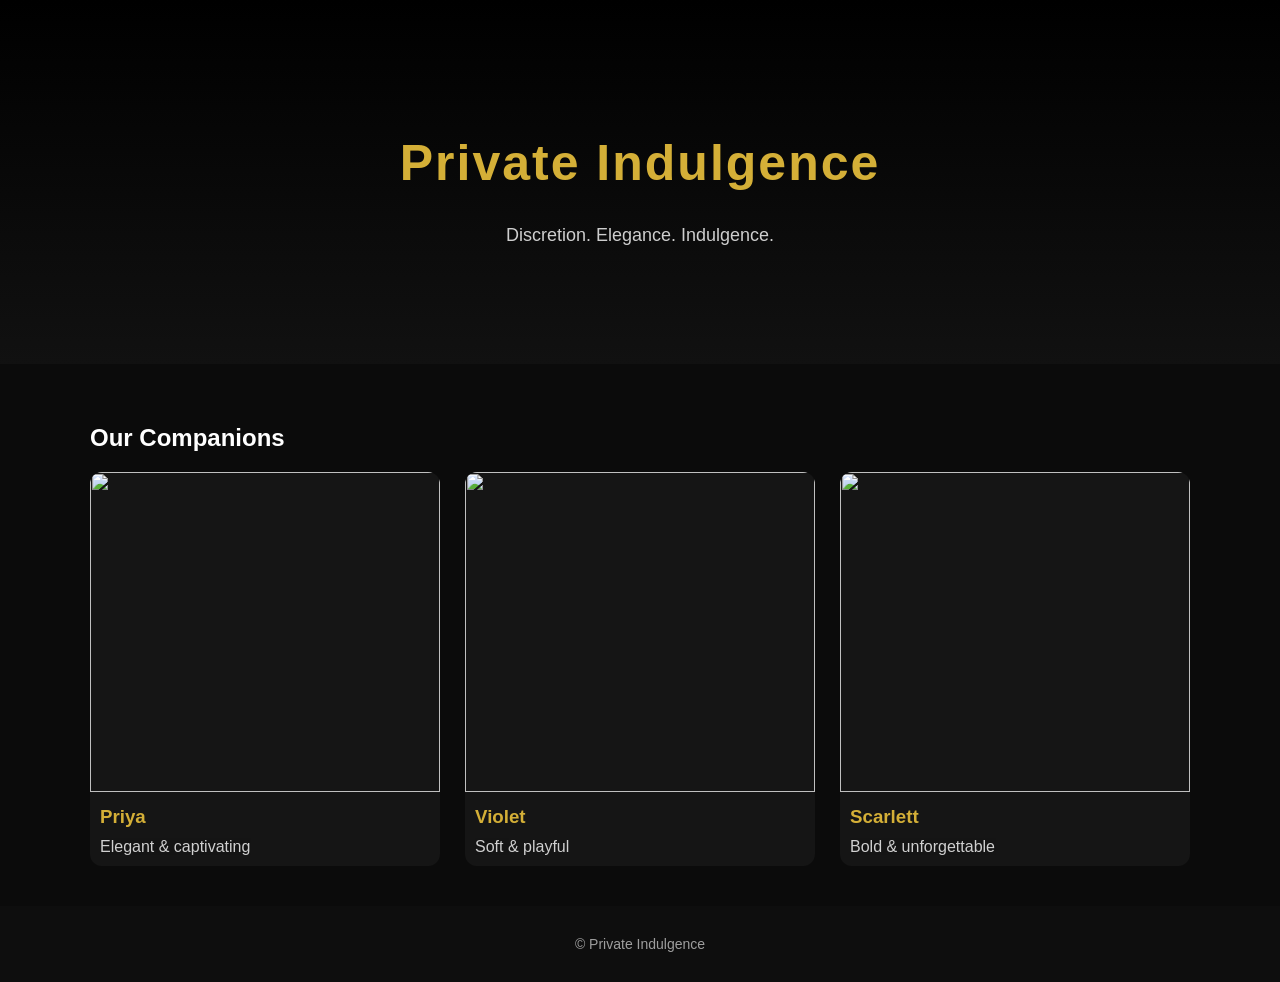
==== index.html @ 6fd03191 "Create index.html" ====
<!DOCTYPE html>
<html lang="en">
<head>
<meta charset="UTF-8">
<meta name="viewport" content="width=device-width, initial-scale=1.0">
<title>Private Indulgence</title>

<style>
body {
    margin: 0;
    font-family: 'Segoe UI', sans-serif;
    background: #0b0b0b;
    color: white;
}

header {
    text-align: center;
    padding: 100px 20px;
    background: linear-gradient(to bottom, #000, #111);
}

h1 {
    font-size: 50px;
    color: #d4af37;
    letter-spacing: 2px;
}

p.tagline {
    font-size: 18px;
    opacity: 0.8;
}

.container {
    max-width: 1100px;
    margin: auto;
    padding: 40px 20px;
}

.grid {
    display: grid;
    grid-template-columns: repeat(auto-fit, minmax(250px, 1fr));
    gap: 25px;
}

.card {
    background: #151515;
    border-radius: 12px;
    overflow: hidden;
    transition: 0.3s;
}

.card:hover {
    transform: scale(1.03);
}

.card img {
    width: 100%;
    height: 320px;
    object-fit: cover;
}

.card h3 {
    margin: 10px;
    color: #d4af37;
}

.card p {
    margin: 0 10px 10px;
    opacity: 0.8;
}

footer {
    text-align: center;
    padding: 30px;
    background: #111;
    font-size: 14px;
    opacity: 0.6;
}
</style>
</head>

<body>

<header>
    <h1>Private Indulgence</h1>
    <p class="tagline">Discretion. Elegance. Indulgence.</p>
</header>

<div class="container">
    <h2>Our Companions</h2>

    <div class="grid">

        <div class="card">
            <img src="https://via.placeholder.com/300x400">
            <h3>Priya</h3>
            <p>Elegant & captivating</p>
        </div>

        <div class="card">
            <img src="https://via.placeholder.com/300x400">
            <h3>Violet</h3>
            <p>Soft & playful</p>
        </div>

        <div class="card">
            <img src="https://via.placeholder.com/300x400">
            <h3>Scarlett</h3>
            <p>Bold & unforgettable</p>
        </div>

    </div>
</div>

<footer>
    © Private Indulgence
</footer>

</body>
</html>
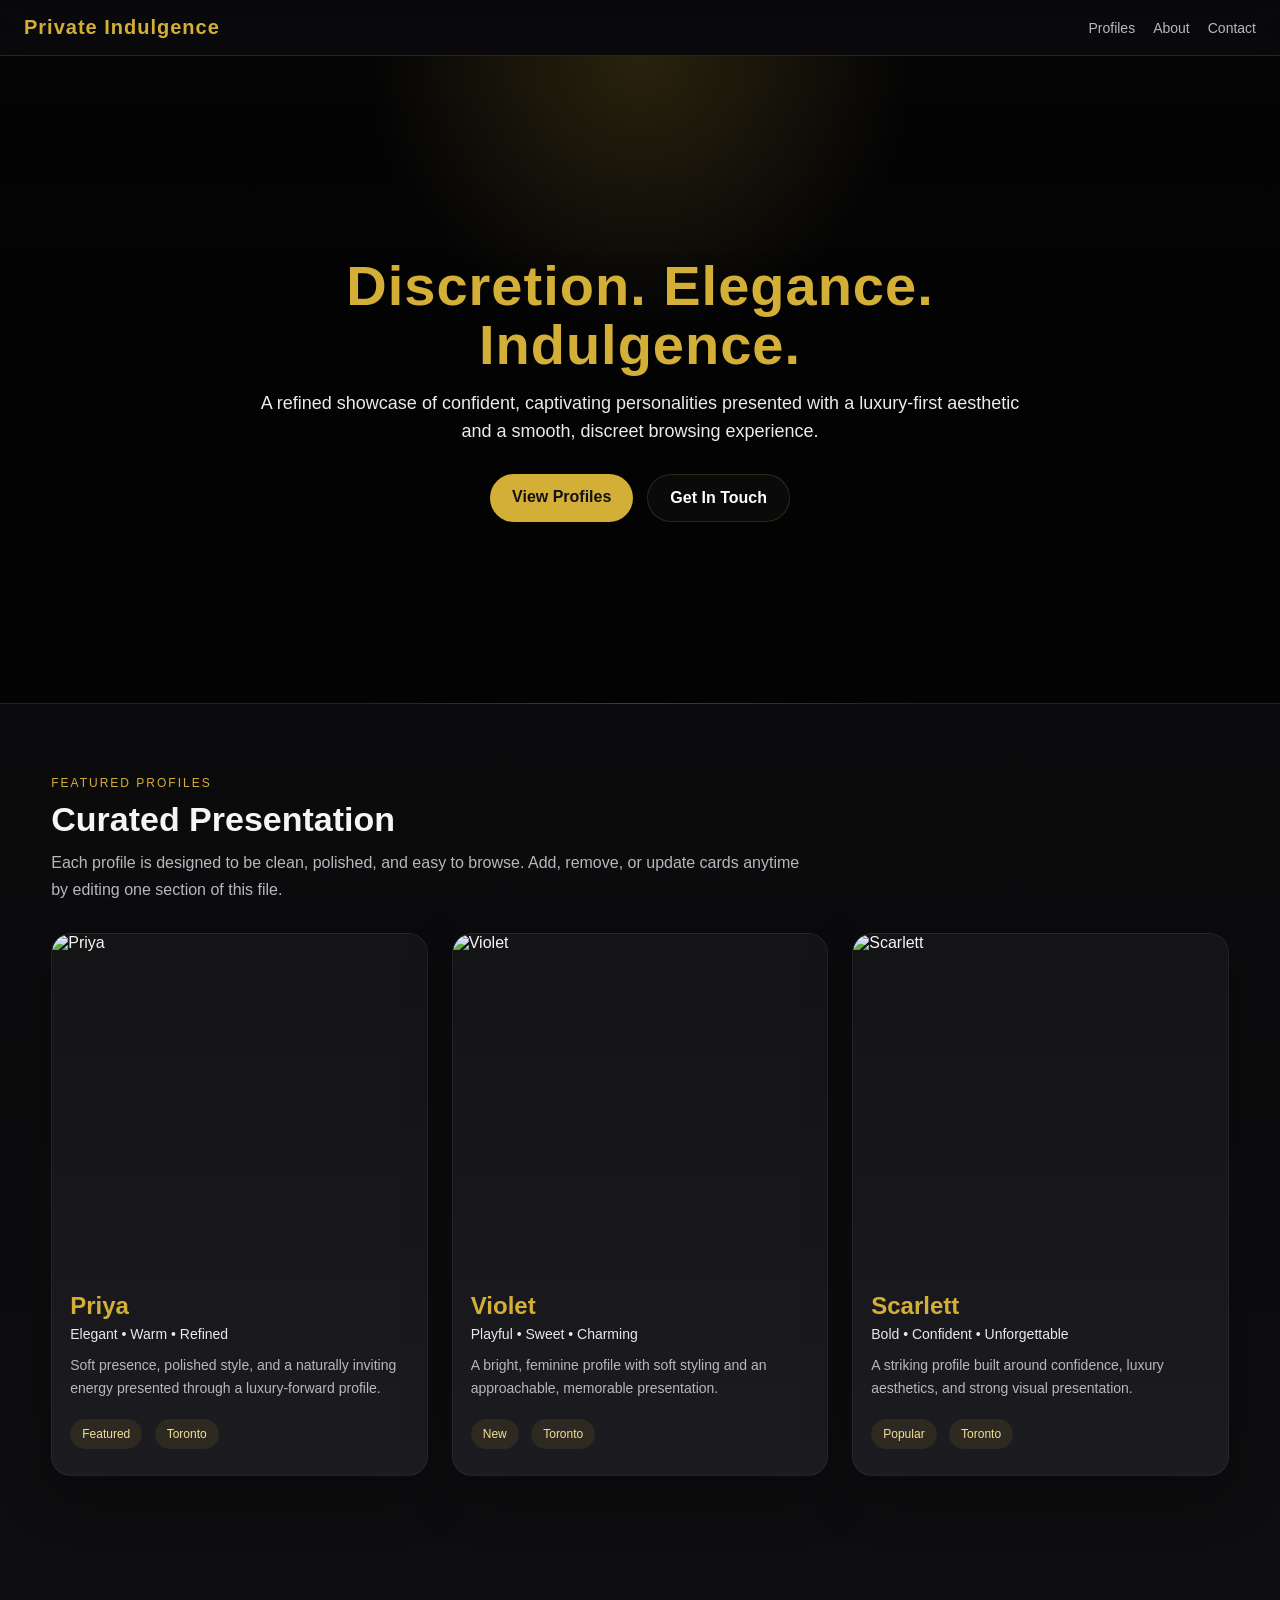
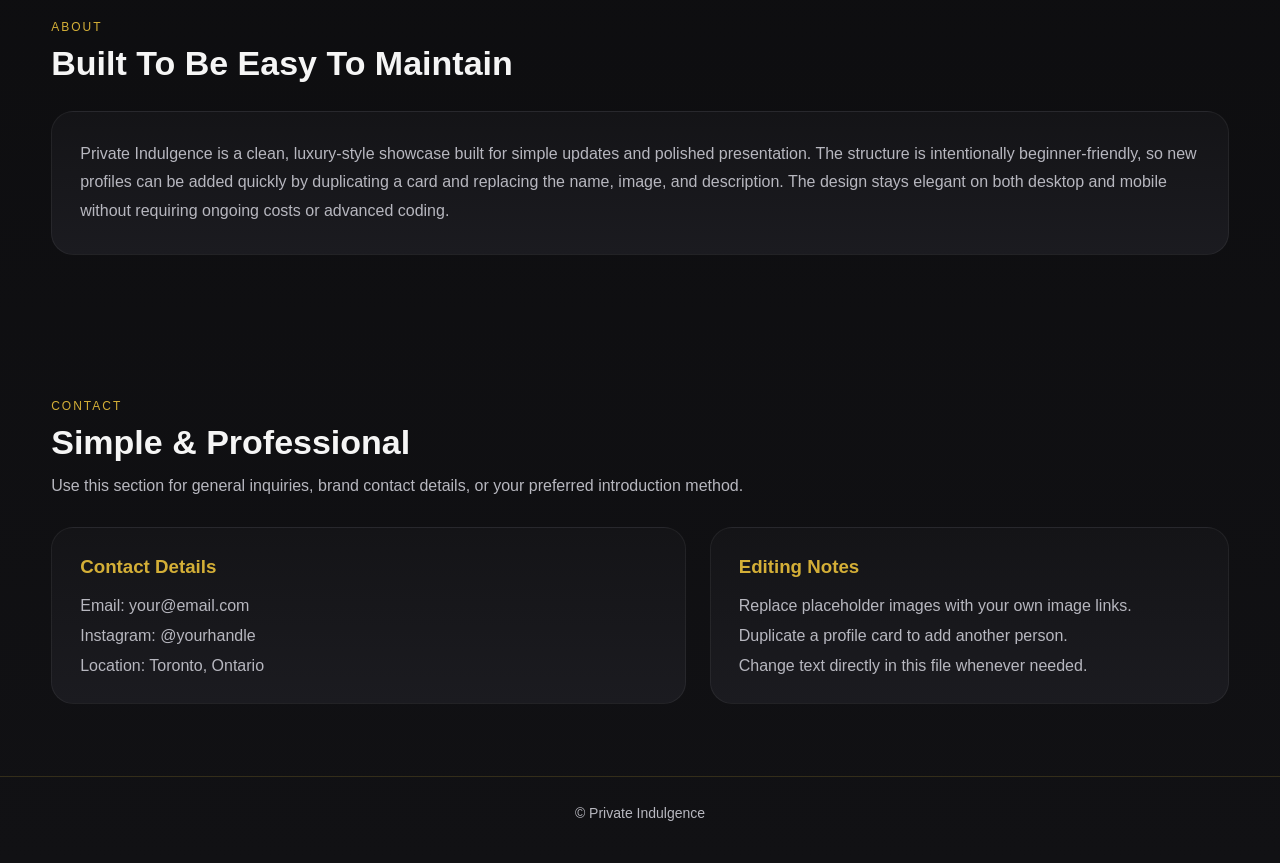
==== commit 88462a71: "Update index.html" ====
--- a/index.html
+++ b/index.html
@@ -1,120 +1,382 @@
 <!DOCTYPE html>
 <html lang="en">
 <head>
-<meta charset="UTF-8">
-<meta name="viewport" content="width=device-width, initial-scale=1.0">
-<title>Private Indulgence</title>
-
-<style>
-body {
-    margin: 0;
-    font-family: 'Segoe UI', sans-serif;
-    background: #0b0b0b;
-    color: white;
-}
-
-header {
-    text-align: center;
-    padding: 100px 20px;
-    background: linear-gradient(to bottom, #000, #111);
-}
-
-h1 {
-    font-size: 50px;
-    color: #d4af37;
-    letter-spacing: 2px;
-}
-
-p.tagline {
-    font-size: 18px;
-    opacity: 0.8;
-}
-
-.container {
-    max-width: 1100px;
-    margin: auto;
-    padding: 40px 20px;
-}
-
-.grid {
-    display: grid;
-    grid-template-columns: repeat(auto-fit, minmax(250px, 1fr));
-    gap: 25px;
-}
-
-.card {
-    background: #151515;
-    border-radius: 12px;
-    overflow: hidden;
-    transition: 0.3s;
-}
-
-.card:hover {
-    transform: scale(1.03);
-}
-
-.card img {
-    width: 100%;
-    height: 320px;
-    object-fit: cover;
-}
-
-.card h3 {
-    margin: 10px;
-    color: #d4af37;
-}
-
-.card p {
-    margin: 0 10px 10px;
-    opacity: 0.8;
-}
-
-footer {
-    text-align: center;
-    padding: 30px;
-    background: #111;
-    font-size: 14px;
-    opacity: 0.6;
-}
-</style>
+  <meta charset="UTF-8" />
+  <meta name="viewport" content="width=device-width, initial-scale=1.0" />
+  <title>Private Indulgence</title>
+  <style>
+    :root{
+      --bg:#0b0b0d;
+      --panel:#141417;
+      --panel-2:#1b1b20;
+      --gold:#d4af37;
+      --text:#f5f5f5;
+      --muted:#b7b7bf;
+      --line:rgba(212,175,55,0.18);
+    }
+
+    *{box-sizing:border-box}
+    html{scroll-behavior:smooth}
+    body{
+      margin:0;
+      font-family:Arial, Helvetica, sans-serif;
+      background:linear-gradient(180deg,#080809 0%, #111114 100%);
+      color:var(--text);
+    }
+
+    a{text-decoration:none;color:inherit}
+
+    .nav{
+      position:sticky;
+      top:0;
+      z-index:100;
+      display:flex;
+      justify-content:space-between;
+      align-items:center;
+      padding:16px 24px;
+      background:rgba(10,10,12,0.88);
+      backdrop-filter:blur(10px);
+      border-bottom:1px solid var(--line);
+    }
+
+    .brand{
+      font-size:20px;
+      font-weight:700;
+      letter-spacing:1px;
+      color:var(--gold);
+    }
+
+    .nav-links{
+      display:flex;
+      gap:18px;
+      color:var(--muted);
+      font-size:14px;
+    }
+
+    .hero{
+      min-height:72vh;
+      display:flex;
+      align-items:center;
+      justify-content:center;
+      text-align:center;
+      padding:80px 20px 60px;
+      background:
+        radial-gradient(circle at top, rgba(212,175,55,0.18), transparent 30%),
+        linear-gradient(180deg, rgba(0,0,0,0.55), rgba(0,0,0,0.75)),
+        url('https://images.unsplash.com/photo-1505693416388-ac5ce068fe85?auto=format&fit=crop&w=1600&q=80') center/cover no-repeat;
+      border-bottom:1px solid var(--line);
+    }
+
+    .hero-inner{
+      max-width:900px;
+    }
+
+    .hero h1{
+      margin:0 0 14px;
+      font-size:56px;
+      line-height:1.05;
+      letter-spacing:1px;
+      color:var(--gold);
+    }
+
+    .hero p{
+      margin:0 auto 28px;
+      max-width:760px;
+      color:#ececec;
+      font-size:18px;
+      line-height:1.6;
+    }
+
+    .btn-row{
+      display:flex;
+      justify-content:center;
+      gap:14px;
+      flex-wrap:wrap;
+    }
+
+    .btn{
+      display:inline-block;
+      padding:14px 22px;
+      border-radius:999px;
+      font-weight:700;
+      transition:0.25s ease;
+    }
+
+    .btn-primary{
+      background:var(--gold);
+      color:#111;
+    }
+
+    .btn-primary:hover{
+      transform:translateY(-2px);
+      opacity:0.95;
+    }
+
+    .btn-secondary{
+      border:1px solid var(--line);
+      color:#fff;
+      background:rgba(255,255,255,0.03);
+    }
+
+    .section{
+      width:min(1180px, 92%);
+      margin:0 auto;
+      padding:72px 0;
+    }
+
+    .section-head{
+      margin-bottom:28px;
+    }
+
+    .eyebrow{
+      color:var(--gold);
+      text-transform:uppercase;
+      letter-spacing:2px;
+      font-size:12px;
+      margin-bottom:10px;
+    }
+
+    .section h2{
+      margin:0 0 10px;
+      font-size:34px;
+    }
+
+    .section p.lead{
+      margin:0;
+      color:var(--muted);
+      max-width:760px;
+      line-height:1.7;
+    }
+
+    .grid{
+      display:grid;
+      grid-template-columns:repeat(auto-fit, minmax(260px, 1fr));
+      gap:24px;
+      margin-top:30px;
+    }
+
+    .card{
+      background:linear-gradient(180deg, var(--panel), var(--panel-2));
+      border:1px solid rgba(255,255,255,0.06);
+      border-radius:20px;
+      overflow:hidden;
+      box-shadow:0 20px 50px rgba(0,0,0,0.28);
+      transition:transform 0.25s ease, border-color 0.25s ease;
+    }
+
+    .card:hover{
+      transform:translateY(-6px);
+      border-color:var(--line);
+    }
+
+    .card img{
+      width:100%;
+      height:340px;
+      object-fit:cover;
+      display:block;
+    }
+
+    .card-body{
+      padding:18px;
+    }
+
+    .card h3{
+      margin:0 0 6px;
+      font-size:24px;
+      color:var(--gold);
+    }
+
+    .card .subtitle{
+      margin:0 0 12px;
+      color:#e9e9e9;
+      font-size:14px;
+    }
+
+    .card .desc{
+      margin:0 0 18px;
+      color:var(--muted);
+      font-size:14px;
+      line-height:1.65;
+    }
+
+    .card .tag{
+      display:inline-block;
+      padding:8px 12px;
+      border-radius:999px;
+      background:rgba(212,175,55,0.1);
+      color:#f3df9a;
+      font-size:12px;
+      margin-right:8px;
+      margin-bottom:8px;
+    }
+
+    .about-box{
+      background:linear-gradient(180deg, var(--panel), var(--panel-2));
+      border:1px solid rgba(255,255,255,0.06);
+      border-radius:22px;
+      padding:28px;
+      line-height:1.8;
+      color:var(--muted);
+    }
+
+    .contact-box{
+      display:grid;
+      grid-template-columns:1.1fr 0.9fr;
+      gap:24px;
+    }
+
+    .contact-panel{
+      background:linear-gradient(180deg, var(--panel), var(--panel-2));
+      border:1px solid rgba(255,255,255,0.06);
+      border-radius:22px;
+      padding:28px;
+    }
+
+    .contact-panel h3{
+      margin-top:0;
+      color:var(--gold);
+    }
+
+    .contact-list{
+      display:flex;
+      flex-direction:column;
+      gap:12px;
+      color:var(--muted);
+    }
+
+    .footer{
+      border-top:1px solid var(--line);
+      padding:28px 20px 42px;
+      text-align:center;
+      color:var(--muted);
+      font-size:14px;
+    }
+
+    @media (max-width: 860px){
+      .hero h1{font-size:40px}
+      .contact-box{grid-template-columns:1fr}
+      .nav{padding:14px 16px}
+      .nav-links{gap:12px;font-size:13px}
+    }
+
+    @media (max-width: 560px){
+      .hero h1{font-size:34px}
+      .hero p{font-size:16px}
+      .nav-links{display:none}
+    }
+  </style>
 </head>
-
 <body>
 
-<header>
-    <h1>Private Indulgence</h1>
-    <p class="tagline">Discretion. Elegance. Indulgence.</p>
-</header>
-
-<div class="container">
-    <h2>Our Companions</h2>
+  <nav class="nav">
+    <div class="brand">Private Indulgence</div>
+    <div class="nav-links">
+      <a href="#profiles">Profiles</a>
+      <a href="#about">About</a>
+      <a href="#contact">Contact</a>
+    </div>
+  </nav>
+
+  <section class="hero">
+    <div class="hero-inner">
+      <h1>Discretion. Elegance. Indulgence.</h1>
+      <p>
+        A refined showcase of confident, captivating personalities presented with a luxury-first aesthetic and a smooth, discreet browsing experience.
+      </p>
+      <div class="btn-row">
+        <a class="btn btn-primary" href="#profiles">View Profiles</a>
+        <a class="btn btn-secondary" href="#contact">Get In Touch</a>
+      </div>
+    </div>
+  </section>
+
+  <section class="section" id="profiles">
+    <div class="section-head">
+      <div class="eyebrow">Featured Profiles</div>
+      <h2>Curated Presentation</h2>
+      <p class="lead">
+        Each profile is designed to be clean, polished, and easy to browse. Add, remove, or update cards anytime by editing one section of this file.
+      </p>
+    </div>
 
     <div class="grid">
-
-        <div class="card">
-            <img src="https://via.placeholder.com/300x400">
-            <h3>Priya</h3>
-            <p>Elegant & captivating</p>
-        </div>
-
-        <div class="card">
-            <img src="https://via.placeholder.com/300x400">
-            <h3>Violet</h3>
-            <p>Soft & playful</p>
-        </div>
-
-        <div class="card">
-            <img src="https://via.placeholder.com/300x400">
-            <h3>Scarlett</h3>
-            <p>Bold & unforgettable</p>
-        </div>
-
-    </div>
-</div>
-
-<footer>
+      <div class="card">
+        <img src="https://via.placeholder.com/700x900/1a1a1a/d4af37?text=Priya" alt="Priya">
+        <div class="card-body">
+          <h3>Priya</h3>
+          <p class="subtitle">Elegant • Warm • Refined</p>
+          <p class="desc">Soft presence, polished style, and a naturally inviting energy presented through a luxury-forward profile.</p>
+          <span class="tag">Featured</span>
+          <span class="tag">Toronto</span>
+        </div>
+      </div>
+
+      <div class="card">
+        <img src="https://via.placeholder.com/700x900/1a1a1a/d4af37?text=Violet" alt="Violet">
+        <div class="card-body">
+          <h3>Violet</h3>
+          <p class="subtitle">Playful • Sweet • Charming</p>
+          <p class="desc">A bright, feminine profile with soft styling and an approachable, memorable presentation.</p>
+          <span class="tag">New</span>
+          <span class="tag">Toronto</span>
+        </div>
+      </div>
+
+      <div class="card">
+        <img src="https://via.placeholder.com/700x900/1a1a1a/d4af37?text=Scarlett" alt="Scarlett">
+        <div class="card-body">
+          <h3>Scarlett</h3>
+          <p class="subtitle">Bold • Confident • Unforgettable</p>
+          <p class="desc">A striking profile built around confidence, luxury aesthetics, and strong visual presentation.</p>
+          <span class="tag">Popular</span>
+          <span class="tag">Toronto</span>
+        </div>
+      </div>
+    </div>
+  </section>
+
+  <section class="section" id="about">
+    <div class="section-head">
+      <div class="eyebrow">About</div>
+      <h2>Built To Be Easy To Maintain</h2>
+    </div>
+
+    <div class="about-box">
+      Private Indulgence is a clean, luxury-style showcase built for simple updates and polished presentation. The structure is intentionally beginner-friendly, so new profiles can be added quickly by duplicating a card and replacing the name, image, and description. The design stays elegant on both desktop and mobile without requiring ongoing costs or advanced coding.
+    </div>
+  </section>
+
+  <section class="section" id="contact">
+    <div class="section-head">
+      <div class="eyebrow">Contact</div>
+      <h2>Simple & Professional</h2>
+      <p class="lead">Use this section for general inquiries, brand contact details, or your preferred introduction method.</p>
+    </div>
+
+    <div class="contact-box">
+      <div class="contact-panel">
+        <h3>Contact Details</h3>
+        <div class="contact-list">
+          <div>Email: your@email.com</div>
+          <div>Instagram: @yourhandle</div>
+          <div>Location: Toronto, Ontario</div>
+        </div>
+      </div>
+
+      <div class="contact-panel">
+        <h3>Editing Notes</h3>
+        <div class="contact-list">
+          <div>Replace placeholder images with your own image links.</div>
+          <div>Duplicate a profile card to add another person.</div>
+          <div>Change text directly in this file whenever needed.</div>
+        </div>
+      </div>
+    </div>
+  </section>
+
+  <footer class="footer">
     © Private Indulgence
-</footer>
+  </footer>
 
 </body>
 </html>
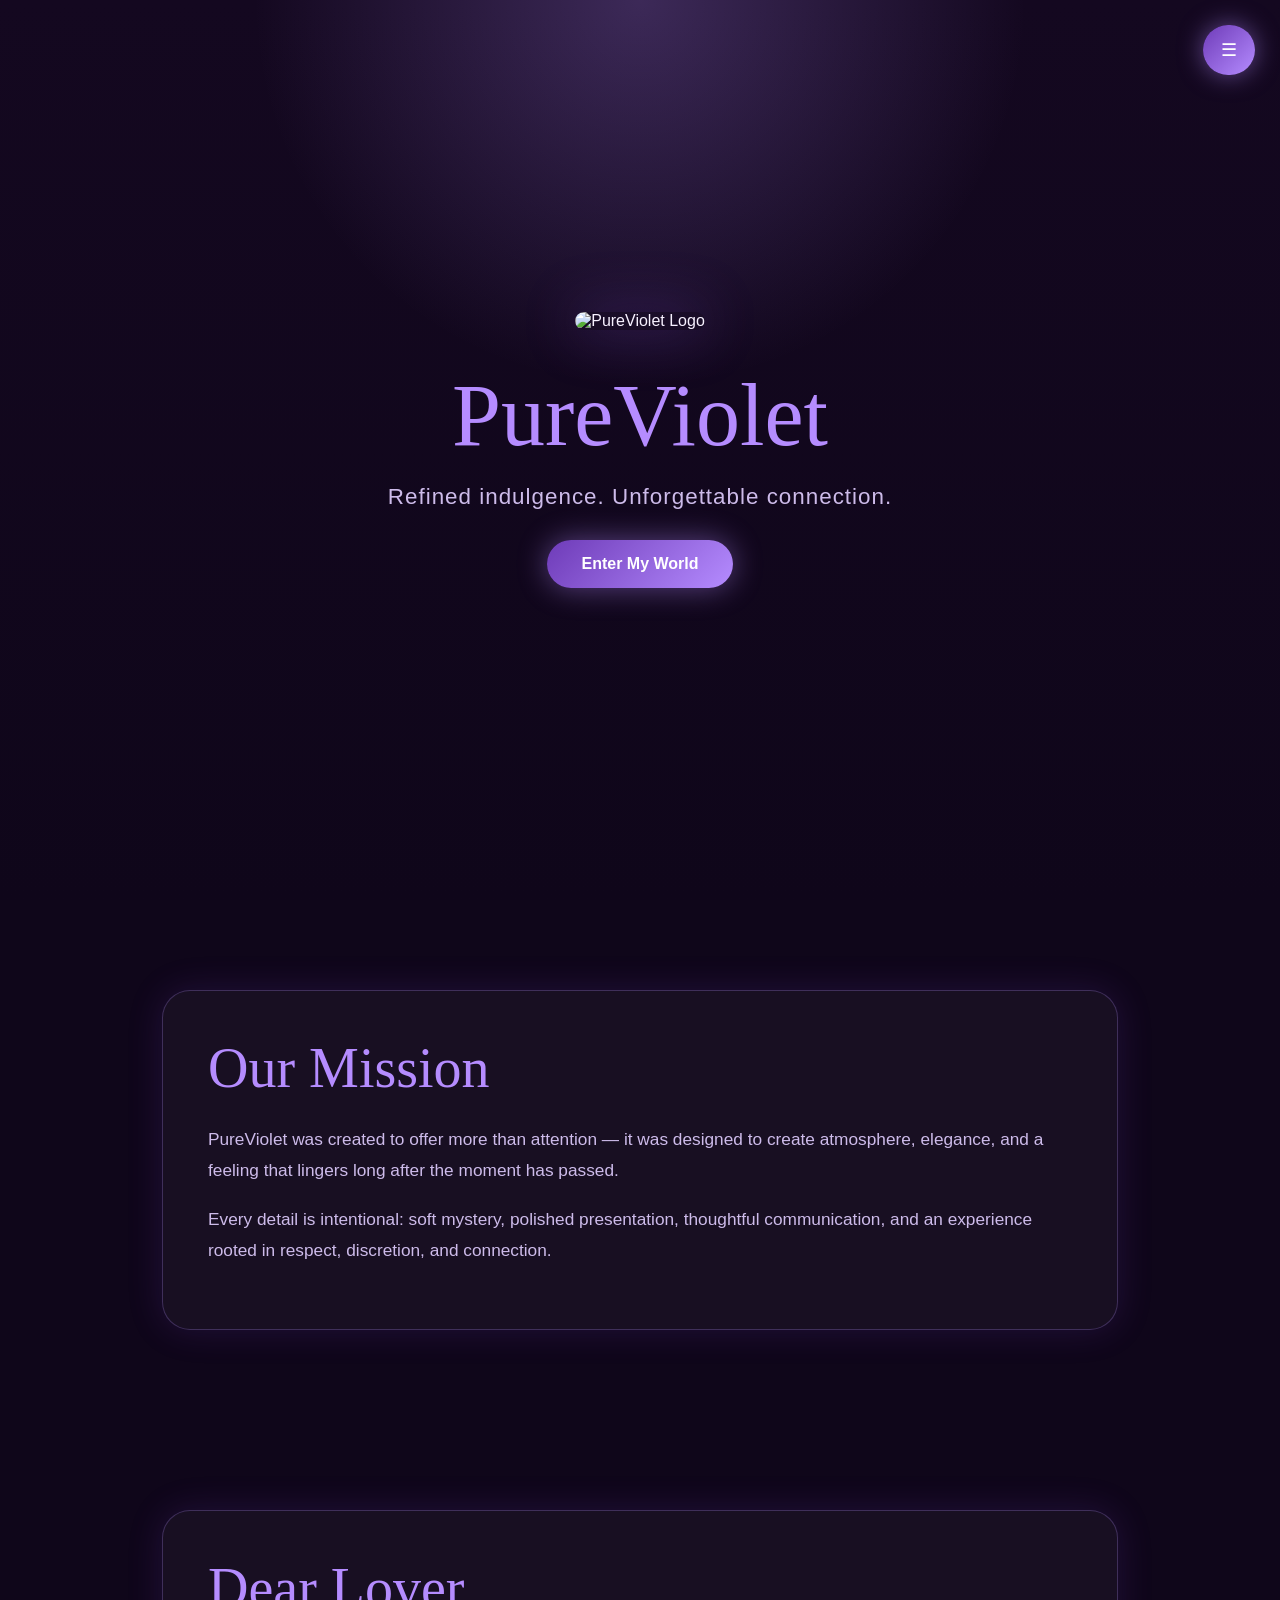
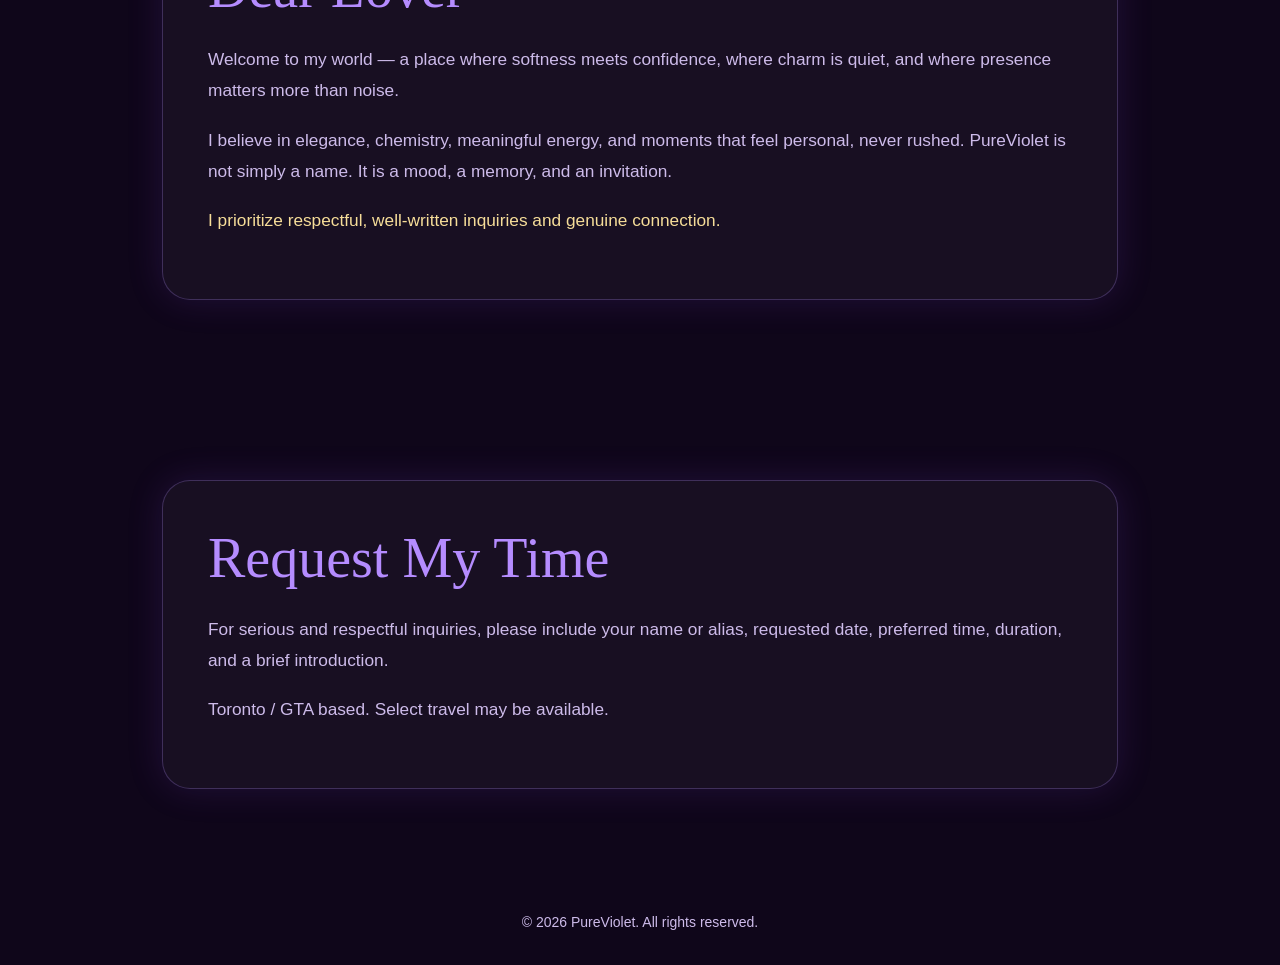
==== commit a4e01888: "Update index.html" ====
--- a/index.html
+++ b/index.html
@@ -3,380 +3,255 @@
 <head>
   <meta charset="UTF-8" />
   <meta name="viewport" content="width=device-width, initial-scale=1.0" />
-  <title>Private Indulgence</title>
+  <title>PureViolet</title>
+
   <style>
-    :root{
-      --bg:#0b0b0d;
-      --panel:#141417;
-      --panel-2:#1b1b20;
-      --gold:#d4af37;
-      --text:#f5f5f5;
-      --muted:#b7b7bf;
-      --line:rgba(212,175,55,0.18);
-    }
-
-    *{box-sizing:border-box}
-    html{scroll-behavior:smooth}
-    body{
-      margin:0;
-      font-family:Arial, Helvetica, sans-serif;
-      background:linear-gradient(180deg,#080809 0%, #111114 100%);
-      color:var(--text);
-    }
-
-    a{text-decoration:none;color:inherit}
-
-    .nav{
-      position:sticky;
-      top:0;
-      z-index:100;
-      display:flex;
-      justify-content:space-between;
-      align-items:center;
-      padding:16px 24px;
-      background:rgba(10,10,12,0.88);
-      backdrop-filter:blur(10px);
-      border-bottom:1px solid var(--line);
-    }
-
-    .brand{
-      font-size:20px;
-      font-weight:700;
-      letter-spacing:1px;
-      color:var(--gold);
-    }
-
-    .nav-links{
-      display:flex;
-      gap:18px;
-      color:var(--muted);
-      font-size:14px;
-    }
-
-    .hero{
-      min-height:72vh;
-      display:flex;
-      align-items:center;
-      justify-content:center;
-      text-align:center;
-      padding:80px 20px 60px;
+    :root {
+      --primary: #6E3BB8;
+      --secondary: #B58CFF;
+      --background: #0F061A;
+      --accent: #9C5CFF;
+      --gold: #F6DD99;
+      --text: #F7F1FF;
+      --muted: #CDBBEA;
+    }
+
+    * {
+      margin: 0;
+      padding: 0;
+      box-sizing: border-box;
+    }
+
+    body {
+      font-family: Arial, sans-serif;
+      background: var(--background);
+      color: var(--text);
+      overflow-x: hidden;
+    }
+
+    h1, h2 {
+      font-family: Georgia, serif;
+      font-weight: 400;
+    }
+
+    .menu-button {
+      position: fixed;
+      top: 25px;
+      right: 25px;
+      z-index: 1000;
+      background: linear-gradient(135deg, var(--primary), var(--secondary));
+      color: white;
+      border: none;
+      padding: 14px 18px;
+      border-radius: 50px;
+      cursor: pointer;
+      font-size: 18px;
+      box-shadow: 0 0 25px rgba(181, 140, 255, 0.5);
+    }
+
+    .side-menu {
+      position: fixed;
+      top: 80px;
+      right: 25px;
+      background: rgba(15, 6, 26, 0.95);
+      border: 1px solid var(--secondary);
+      border-radius: 18px;
+      padding: 20px;
+      display: none;
+      z-index: 999;
+      box-shadow: 0 0 30px rgba(181, 140, 255, 0.35);
+    }
+
+    .side-menu a {
+      display: block;
+      color: var(--text);
+      text-decoration: none;
+      margin: 14px 0;
+      font-size: 16px;
+    }
+
+    .side-menu a:hover {
+      color: var(--secondary);
+    }
+
+    .hero {
+      min-height: 100vh;
+      display: flex;
+      align-items: center;
+      justify-content: center;
+      text-align: center;
+      padding: 40px 20px;
       background:
-        radial-gradient(circle at top, rgba(212,175,55,0.18), transparent 30%),
-        linear-gradient(180deg, rgba(0,0,0,0.55), rgba(0,0,0,0.75)),
-        url('https://images.unsplash.com/photo-1505693416388-ac5ce068fe85?auto=format&fit=crop&w=1600&q=80') center/cover no-repeat;
-      border-bottom:1px solid var(--line);
-    }
-
-    .hero-inner{
-      max-width:900px;
-    }
-
-    .hero h1{
-      margin:0 0 14px;
-      font-size:56px;
-      line-height:1.05;
-      letter-spacing:1px;
-      color:var(--gold);
-    }
-
-    .hero p{
-      margin:0 auto 28px;
-      max-width:760px;
-      color:#ececec;
-      font-size:18px;
-      line-height:1.6;
-    }
-
-    .btn-row{
-      display:flex;
-      justify-content:center;
-      gap:14px;
-      flex-wrap:wrap;
-    }
-
-    .btn{
-      display:inline-block;
-      padding:14px 22px;
-      border-radius:999px;
-      font-weight:700;
-      transition:0.25s ease;
-    }
-
-    .btn-primary{
-      background:var(--gold);
-      color:#111;
-    }
-
-    .btn-primary:hover{
-      transform:translateY(-2px);
-      opacity:0.95;
-    }
-
-    .btn-secondary{
-      border:1px solid var(--line);
-      color:#fff;
-      background:rgba(255,255,255,0.03);
-    }
-
-    .section{
-      width:min(1180px, 92%);
-      margin:0 auto;
-      padding:72px 0;
-    }
-
-    .section-head{
-      margin-bottom:28px;
-    }
-
-    .eyebrow{
-      color:var(--gold);
-      text-transform:uppercase;
-      letter-spacing:2px;
-      font-size:12px;
-      margin-bottom:10px;
-    }
-
-    .section h2{
-      margin:0 0 10px;
-      font-size:34px;
-    }
-
-    .section p.lead{
-      margin:0;
-      color:var(--muted);
-      max-width:760px;
-      line-height:1.7;
-    }
-
-    .grid{
-      display:grid;
-      grid-template-columns:repeat(auto-fit, minmax(260px, 1fr));
-      gap:24px;
-      margin-top:30px;
-    }
-
-    .card{
-      background:linear-gradient(180deg, var(--panel), var(--panel-2));
-      border:1px solid rgba(255,255,255,0.06);
-      border-radius:20px;
-      overflow:hidden;
-      box-shadow:0 20px 50px rgba(0,0,0,0.28);
-      transition:transform 0.25s ease, border-color 0.25s ease;
-    }
-
-    .card:hover{
-      transform:translateY(-6px);
-      border-color:var(--line);
-    }
-
-    .card img{
-      width:100%;
-      height:340px;
-      object-fit:cover;
-      display:block;
-    }
-
-    .card-body{
-      padding:18px;
-    }
-
-    .card h3{
-      margin:0 0 6px;
-      font-size:24px;
-      color:var(--gold);
-    }
-
-    .card .subtitle{
-      margin:0 0 12px;
-      color:#e9e9e9;
-      font-size:14px;
-    }
-
-    .card .desc{
-      margin:0 0 18px;
-      color:var(--muted);
-      font-size:14px;
-      line-height:1.65;
-    }
-
-    .card .tag{
-      display:inline-block;
-      padding:8px 12px;
-      border-radius:999px;
-      background:rgba(212,175,55,0.1);
-      color:#f3df9a;
-      font-size:12px;
-      margin-right:8px;
-      margin-bottom:8px;
-    }
-
-    .about-box{
-      background:linear-gradient(180deg, var(--panel), var(--panel-2));
-      border:1px solid rgba(255,255,255,0.06);
-      border-radius:22px;
-      padding:28px;
-      line-height:1.8;
-      color:var(--muted);
-    }
-
-    .contact-box{
-      display:grid;
-      grid-template-columns:1.1fr 0.9fr;
-      gap:24px;
-    }
-
-    .contact-panel{
-      background:linear-gradient(180deg, var(--panel), var(--panel-2));
-      border:1px solid rgba(255,255,255,0.06);
-      border-radius:22px;
-      padding:28px;
-    }
-
-    .contact-panel h3{
-      margin-top:0;
-      color:var(--gold);
-    }
-
-    .contact-list{
-      display:flex;
-      flex-direction:column;
-      gap:12px;
-      color:var(--muted);
-    }
-
-    .footer{
-      border-top:1px solid var(--line);
-      padding:28px 20px 42px;
-      text-align:center;
-      color:var(--muted);
-      font-size:14px;
-    }
-
-    @media (max-width: 860px){
-      .hero h1{font-size:40px}
-      .contact-box{grid-template-columns:1fr}
-      .nav{padding:14px 16px}
-      .nav-links{gap:12px;font-size:13px}
-    }
-
-    @media (max-width: 560px){
-      .hero h1{font-size:34px}
-      .hero p{font-size:16px}
-      .nav-links{display:none}
+        radial-gradient(circle at top, rgba(181, 140, 255, 0.25), transparent 35%),
+        linear-gradient(180deg, #140820, var(--background));
+    }
+
+    .hero-content {
+      max-width: 850px;
+    }
+
+    .logo {
+      width: min(90%, 520px);
+      border-radius: 24px;
+      box-shadow: 0 0 55px rgba(156, 92, 255, 0.35);
+      margin-bottom: 35px;
+    }
+
+    .hero h1 {
+      font-size: clamp(2.5rem, 7vw, 5.5rem);
+      color: var(--secondary);
+      margin-bottom: 18px;
+    }
+
+    .hero p {
+      font-size: clamp(1rem, 3vw, 1.4rem);
+      color: var(--muted);
+      margin-bottom: 30px;
+      letter-spacing: 1px;
+    }
+
+    .cta {
+      display: inline-block;
+      padding: 15px 34px;
+      border-radius: 50px;
+      background: linear-gradient(135deg, var(--primary), var(--secondary));
+      color: white;
+      text-decoration: none;
+      font-weight: bold;
+      box-shadow: 0 0 30px rgba(181, 140, 255, 0.45);
+    }
+
+    section {
+      padding: 90px 22px;
+      max-width: 1000px;
+      margin: auto;
+    }
+
+    .section-card {
+      background: rgba(255, 255, 255, 0.04);
+      border: 1px solid rgba(181, 140, 255, 0.25);
+      border-radius: 28px;
+      padding: 45px;
+      box-shadow: 0 0 35px rgba(110, 59, 184, 0.2);
+    }
+
+    section h2 {
+      font-size: clamp(2rem, 5vw, 3.5rem);
+      color: var(--secondary);
+      margin-bottom: 24px;
+    }
+
+    section p {
+      font-size: 1.08rem;
+      line-height: 1.8;
+      color: var(--muted);
+      margin-bottom: 18px;
+    }
+
+    .gold {
+      color: var(--gold);
+    }
+
+    footer {
+      text-align: center;
+      padding: 35px 20px;
+      color: var(--muted);
+      font-size: 14px;
+    }
+
+    @media (max-width: 700px) {
+      .section-card {
+        padding: 28px;
+      }
+
+      .menu-button {
+        top: 18px;
+        right: 18px;
+      }
+
+      .side-menu {
+        right: 18px;
+      }
     }
   </style>
 </head>
+
 <body>
 
-  <nav class="nav">
-    <div class="brand">Private Indulgence</div>
-    <div class="nav-links">
-      <a href="#profiles">Profiles</a>
-      <a href="#about">About</a>
-      <a href="#contact">Contact</a>
-    </div>
-  </nav>
-
-  <section class="hero">
-    <div class="hero-inner">
-      <h1>Discretion. Elegance. Indulgence.</h1>
-      <p>
-        A refined showcase of confident, captivating personalities presented with a luxury-first aesthetic and a smooth, discreet browsing experience.
-      </p>
-      <div class="btn-row">
-        <a class="btn btn-primary" href="#profiles">View Profiles</a>
-        <a class="btn btn-secondary" href="#contact">Get In Touch</a>
-      </div>
+  <button class="menu-button" onclick="toggleMenu()">☰</button>
+
+  <div class="side-menu" id="sideMenu">
+    <a href="#home">Home</a>
+    <a href="#mission">Mission</a>
+    <a href="#about">Dear Lover</a>
+    <a href="#contact">Contact</a>
+  </div>
+
+  <main id="home" class="hero">
+    <div class="hero-content">
+      <img src="pureviolet-logo.jpg" alt="PureViolet Logo" class="logo" />
+
+      <h1>PureViolet</h1>
+      <p>Refined indulgence. Unforgettable connection.</p>
+
+      <a href="#about" class="cta">Enter My World</a>
+    </div>
+  </main>
+
+  <section id="mission">
+    <div class="section-card">
+      <h2>Our Mission</h2>
+      <p>
+        PureViolet was created to offer more than attention — it was designed to create atmosphere,
+        elegance, and a feeling that lingers long after the moment has passed.
+      </p>
+      <p>
+        Every detail is intentional: soft mystery, polished presentation, thoughtful communication,
+        and an experience rooted in respect, discretion, and connection.
+      </p>
     </div>
   </section>
 
-  <section class="section" id="profiles">
-    <div class="section-head">
-      <div class="eyebrow">Featured Profiles</div>
-      <h2>Curated Presentation</h2>
-      <p class="lead">
-        Each profile is designed to be clean, polished, and easy to browse. Add, remove, or update cards anytime by editing one section of this file.
-      </p>
-    </div>
-
-    <div class="grid">
-      <div class="card">
-        <img src="https://via.placeholder.com/700x900/1a1a1a/d4af37?text=Priya" alt="Priya">
-        <div class="card-body">
-          <h3>Priya</h3>
-          <p class="subtitle">Elegant • Warm • Refined</p>
-          <p class="desc">Soft presence, polished style, and a naturally inviting energy presented through a luxury-forward profile.</p>
-          <span class="tag">Featured</span>
-          <span class="tag">Toronto</span>
-        </div>
-      </div>
-
-      <div class="card">
-        <img src="https://via.placeholder.com/700x900/1a1a1a/d4af37?text=Violet" alt="Violet">
-        <div class="card-body">
-          <h3>Violet</h3>
-          <p class="subtitle">Playful • Sweet • Charming</p>
-          <p class="desc">A bright, feminine profile with soft styling and an approachable, memorable presentation.</p>
-          <span class="tag">New</span>
-          <span class="tag">Toronto</span>
-        </div>
-      </div>
-
-      <div class="card">
-        <img src="https://via.placeholder.com/700x900/1a1a1a/d4af37?text=Scarlett" alt="Scarlett">
-        <div class="card-body">
-          <h3>Scarlett</h3>
-          <p class="subtitle">Bold • Confident • Unforgettable</p>
-          <p class="desc">A striking profile built around confidence, luxury aesthetics, and strong visual presentation.</p>
-          <span class="tag">Popular</span>
-          <span class="tag">Toronto</span>
-        </div>
-      </div>
+  <section id="about">
+    <div class="section-card">
+      <h2>Dear Lover</h2>
+      <p>
+        Welcome to my world — a place where softness meets confidence, where charm is quiet,
+        and where presence matters more than noise.
+      </p>
+      <p>
+        I believe in elegance, chemistry, meaningful energy, and moments that feel personal,
+        never rushed. PureViolet is not simply a name. It is a mood, a memory, and an invitation.
+      </p>
+      <p class="gold">
+        I prioritize respectful, well-written inquiries and genuine connection.
+      </p>
     </div>
   </section>
 
-  <section class="section" id="about">
-    <div class="section-head">
-      <div class="eyebrow">About</div>
-      <h2>Built To Be Easy To Maintain</h2>
-    </div>
-
-    <div class="about-box">
-      Private Indulgence is a clean, luxury-style showcase built for simple updates and polished presentation. The structure is intentionally beginner-friendly, so new profiles can be added quickly by duplicating a card and replacing the name, image, and description. The design stays elegant on both desktop and mobile without requiring ongoing costs or advanced coding.
+  <section id="contact">
+    <div class="section-card">
+      <h2>Request My Time</h2>
+      <p>
+        For serious and respectful inquiries, please include your name or alias, requested date,
+        preferred time, duration, and a brief introduction.
+      </p>
+      <p>
+        Toronto / GTA based. Select travel may be available.
+      </p>
     </div>
   </section>
 
-  <section class="section" id="contact">
-    <div class="section-head">
-      <div class="eyebrow">Contact</div>
-      <h2>Simple & Professional</h2>
-      <p class="lead">Use this section for general inquiries, brand contact details, or your preferred introduction method.</p>
-    </div>
-
-    <div class="contact-box">
-      <div class="contact-panel">
-        <h3>Contact Details</h3>
-        <div class="contact-list">
-          <div>Email: your@email.com</div>
-          <div>Instagram: @yourhandle</div>
-          <div>Location: Toronto, Ontario</div>
-        </div>
-      </div>
-
-      <div class="contact-panel">
-        <h3>Editing Notes</h3>
-        <div class="contact-list">
-          <div>Replace placeholder images with your own image links.</div>
-          <div>Duplicate a profile card to add another person.</div>
-          <div>Change text directly in this file whenever needed.</div>
-        </div>
-      </div>
-    </div>
-  </section>
-
-  <footer class="footer">
-    © Private Indulgence
+  <footer>
+    © 2026 PureViolet. All rights reserved.
   </footer>
+
+  <script>
+    function toggleMenu() {
+      const menu = document.getElementById("sideMenu");
+      menu.style.display = menu.style.display === "block" ? "none" : "block";
+    }
+  </script>
 
 </body>
 </html>
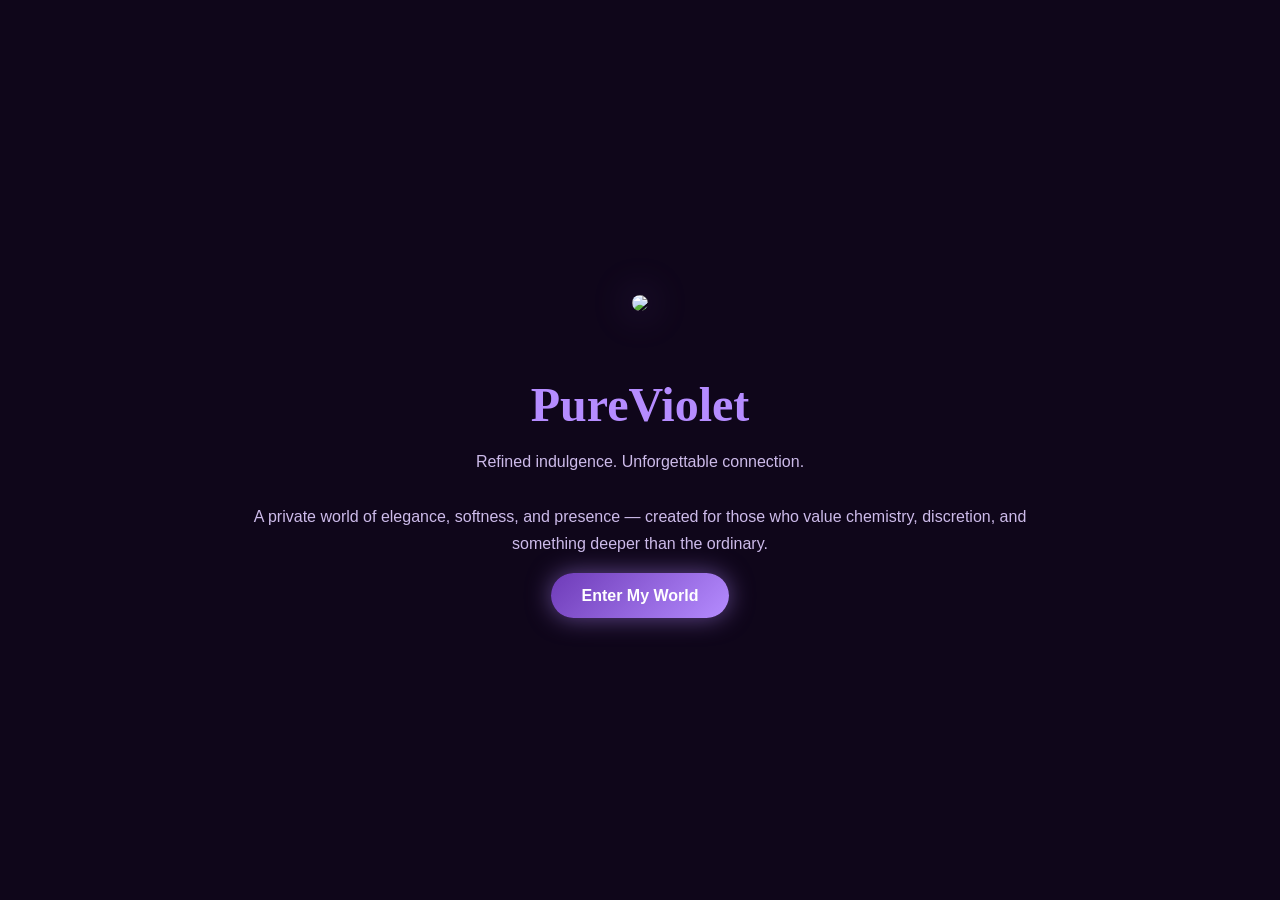
==== commit 4f70cb3a: "Update index.html" ====
--- a/index.html
+++ b/index.html
@@ -1,257 +1,80 @@
 <!DOCTYPE html>
 <html lang="en">
 <head>
-  <meta charset="UTF-8" />
-  <meta name="viewport" content="width=device-width, initial-scale=1.0" />
+  <meta charset="UTF-8">
+  <meta name="viewport" content="width=device-width, initial-scale=1.0">
   <title>PureViolet</title>
 
   <style>
-    :root {
-      --primary: #6E3BB8;
-      --secondary: #B58CFF;
-      --background: #0F061A;
-      --accent: #9C5CFF;
-      --gold: #F6DD99;
-      --text: #F7F1FF;
-      --muted: #CDBBEA;
+    body {
+      margin: 0;
+      font-family: Arial, sans-serif;
+      background: #0F061A;
+      color: #F7F1FF;
+      display: flex;
+      justify-content: center;
+      align-items: center;
+      height: 100vh;
+      text-align: center;
     }
 
-    * {
-      margin: 0;
-      padding: 0;
-      box-sizing: border-box;
-    }
-
-    body {
-      font-family: Arial, sans-serif;
-      background: var(--background);
-      color: var(--text);
-      overflow-x: hidden;
-    }
-
-    h1, h2 {
-      font-family: Georgia, serif;
-      font-weight: 400;
-    }
-
-    .menu-button {
-      position: fixed;
-      top: 25px;
-      right: 25px;
-      z-index: 1000;
-      background: linear-gradient(135deg, var(--primary), var(--secondary));
-      color: white;
-      border: none;
-      padding: 14px 18px;
-      border-radius: 50px;
-      cursor: pointer;
-      font-size: 18px;
-      box-shadow: 0 0 25px rgba(181, 140, 255, 0.5);
-    }
-
-    .side-menu {
-      position: fixed;
-      top: 80px;
-      right: 25px;
-      background: rgba(15, 6, 26, 0.95);
-      border: 1px solid var(--secondary);
-      border-radius: 18px;
+    .container {
+      max-width: 800px;
       padding: 20px;
-      display: none;
-      z-index: 999;
-      box-shadow: 0 0 30px rgba(181, 140, 255, 0.35);
-    }
-
-    .side-menu a {
-      display: block;
-      color: var(--text);
-      text-decoration: none;
-      margin: 14px 0;
-      font-size: 16px;
-    }
-
-    .side-menu a:hover {
-      color: var(--secondary);
-    }
-
-    .hero {
-      min-height: 100vh;
-      display: flex;
-      align-items: center;
-      justify-content: center;
-      text-align: center;
-      padding: 40px 20px;
-      background:
-        radial-gradient(circle at top, rgba(181, 140, 255, 0.25), transparent 35%),
-        linear-gradient(180deg, #140820, var(--background));
-    }
-
-    .hero-content {
-      max-width: 850px;
     }
 
     .logo {
-      width: min(90%, 520px);
-      border-radius: 24px;
-      box-shadow: 0 0 55px rgba(156, 92, 255, 0.35);
-      margin-bottom: 35px;
+      width: 80%;
+      max-width: 450px;
+      margin-bottom: 30px;
+      box-shadow: 0 0 40px rgba(181,140,255,0.4);
+      border-radius: 20px;
     }
 
-    .hero h1 {
-      font-size: clamp(2.5rem, 7vw, 5.5rem);
-      color: var(--secondary);
-      margin-bottom: 18px;
+    h1 {
+      font-size: 3rem;
+      color: #B58CFF;
+      margin-bottom: 15px;
+      font-family: Georgia, serif;
     }
 
-    .hero p {
-      font-size: clamp(1rem, 3vw, 1.4rem);
-      color: var(--muted);
+    p {
+      color: #CDBBEA;
+      line-height: 1.7;
       margin-bottom: 30px;
-      letter-spacing: 1px;
     }
 
-    .cta {
-      display: inline-block;
-      padding: 15px 34px;
-      border-radius: 50px;
-      background: linear-gradient(135deg, var(--primary), var(--secondary));
+    .button {
+      padding: 14px 30px;
+      border-radius: 40px;
+      background: linear-gradient(135deg, #6E3BB8, #B58CFF);
       color: white;
       text-decoration: none;
       font-weight: bold;
-      box-shadow: 0 0 30px rgba(181, 140, 255, 0.45);
+      box-shadow: 0 0 25px rgba(181,140,255,0.5);
     }
 
-    section {
-      padding: 90px 22px;
-      max-width: 1000px;
-      margin: auto;
-    }
-
-    .section-card {
-      background: rgba(255, 255, 255, 0.04);
-      border: 1px solid rgba(181, 140, 255, 0.25);
-      border-radius: 28px;
-      padding: 45px;
-      box-shadow: 0 0 35px rgba(110, 59, 184, 0.2);
-    }
-
-    section h2 {
-      font-size: clamp(2rem, 5vw, 3.5rem);
-      color: var(--secondary);
-      margin-bottom: 24px;
-    }
-
-    section p {
-      font-size: 1.08rem;
-      line-height: 1.8;
-      color: var(--muted);
-      margin-bottom: 18px;
-    }
-
-    .gold {
-      color: var(--gold);
-    }
-
-    footer {
-      text-align: center;
-      padding: 35px 20px;
-      color: var(--muted);
-      font-size: 14px;
-    }
-
-    @media (max-width: 700px) {
-      .section-card {
-        padding: 28px;
-      }
-
-      .menu-button {
-        top: 18px;
-        right: 18px;
-      }
-
-      .side-menu {
-        right: 18px;
-      }
+    .button:hover {
+      transform: scale(1.05);
     }
   </style>
 </head>
 
 <body>
 
-  <button class="menu-button" onclick="toggleMenu()">☰</button>
+  <div class="container">
+    <img src="pureviolet-logo.jpg" class="logo">
 
-  <div class="side-menu" id="sideMenu">
-    <a href="#home">Home</a>
-    <a href="#mission">Mission</a>
-    <a href="#about">Dear Lover</a>
-    <a href="#contact">Contact</a>
+    <h1>PureViolet</h1>
+
+    <p>
+      Refined indulgence. Unforgettable connection.<br><br>
+      A private world of elegance, softness, and presence — created for those
+      who value chemistry, discretion, and something deeper than the ordinary.
+    </p>
+
+    <a href="world.html" class="button">Enter My World</a>
   </div>
-
-  <main id="home" class="hero">
-    <div class="hero-content">
-      <img src="pureviolet-logo.jpg" alt="PureViolet Logo" class="logo" />
-
-      <h1>PureViolet</h1>
-      <p>Refined indulgence. Unforgettable connection.</p>
-
-      <a href="#about" class="cta">Enter My World</a>
-    </div>
-  </main>
-
-  <section id="mission">
-    <div class="section-card">
-      <h2>Our Mission</h2>
-      <p>
-        PureViolet was created to offer more than attention — it was designed to create atmosphere,
-        elegance, and a feeling that lingers long after the moment has passed.
-      </p>
-      <p>
-        Every detail is intentional: soft mystery, polished presentation, thoughtful communication,
-        and an experience rooted in respect, discretion, and connection.
-      </p>
-    </div>
-  </section>
-
-  <section id="about">
-    <div class="section-card">
-      <h2>Dear Lover</h2>
-      <p>
-        Welcome to my world — a place where softness meets confidence, where charm is quiet,
-        and where presence matters more than noise.
-      </p>
-      <p>
-        I believe in elegance, chemistry, meaningful energy, and moments that feel personal,
-        never rushed. PureViolet is not simply a name. It is a mood, a memory, and an invitation.
-      </p>
-      <p class="gold">
-        I prioritize respectful, well-written inquiries and genuine connection.
-      </p>
-    </div>
-  </section>
-
-  <section id="contact">
-    <div class="section-card">
-      <h2>Request My Time</h2>
-      <p>
-        For serious and respectful inquiries, please include your name or alias, requested date,
-        preferred time, duration, and a brief introduction.
-      </p>
-      <p>
-        Toronto / GTA based. Select travel may be available.
-      </p>
-    </div>
-  </section>
-
-  <footer>
-    © 2026 PureViolet. All rights reserved.
-  </footer>
-
-  <script>
-    function toggleMenu() {
-      const menu = document.getElementById("sideMenu");
-      menu.style.display = menu.style.display === "block" ? "none" : "block";
-    }
-  </script>
 
 </body>
 </html>
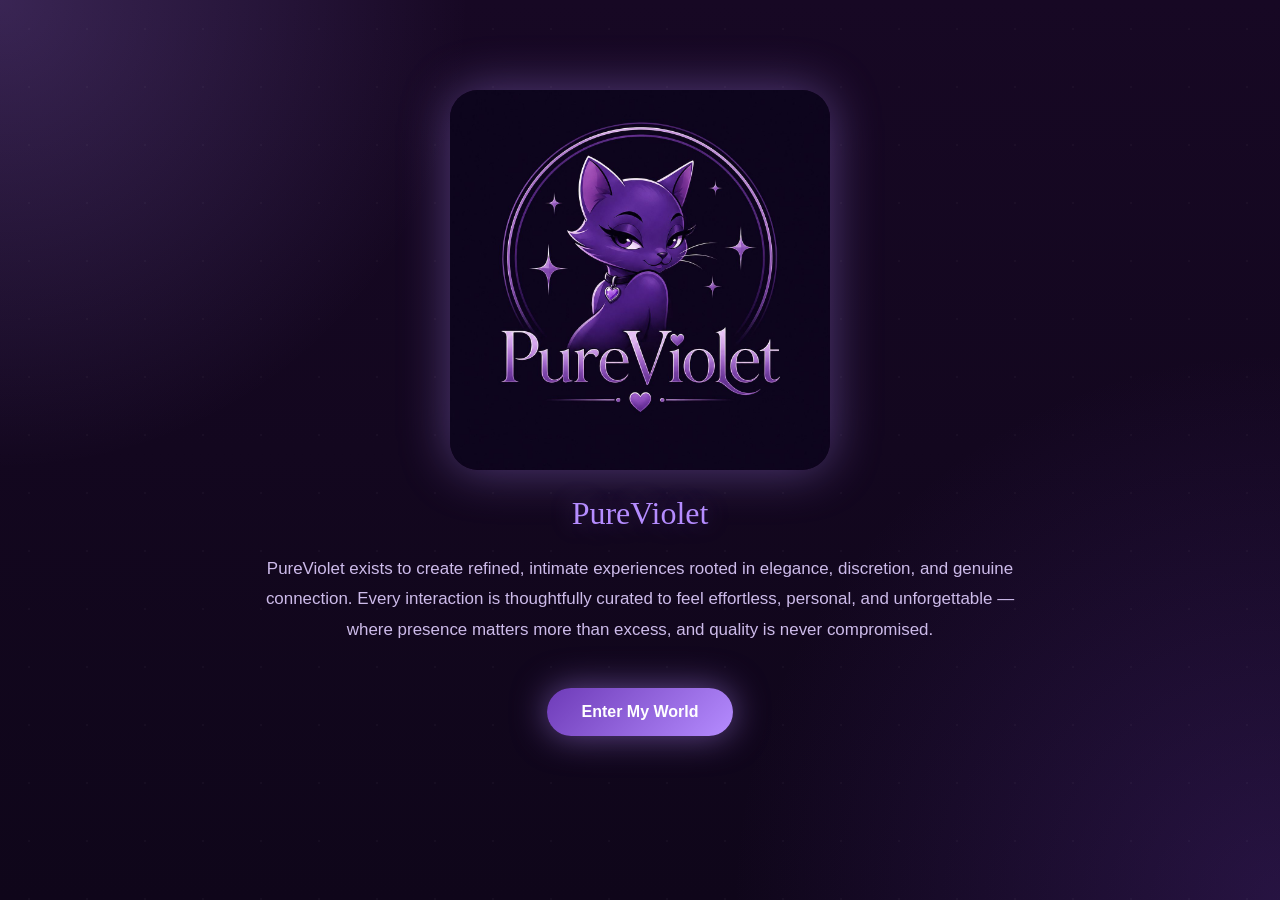
==== commit 0f9d550e: "Update index.html" ====
--- a/index.html
+++ b/index.html
@@ -4,77 +4,29 @@
   <meta charset="UTF-8">
   <meta name="viewport" content="width=device-width, initial-scale=1.0">
   <title>PureViolet</title>
-
-  <style>
-    body {
-      margin: 0;
-      font-family: Arial, sans-serif;
-      background: #0F061A;
-      color: #F7F1FF;
-      display: flex;
-      justify-content: center;
-      align-items: center;
-      height: 100vh;
-      text-align: center;
-    }
-
-    .container {
-      max-width: 800px;
-      padding: 20px;
-    }
-
-    .logo {
-      width: 80%;
-      max-width: 450px;
-      margin-bottom: 30px;
-      box-shadow: 0 0 40px rgba(181,140,255,0.4);
-      border-radius: 20px;
-    }
-
-    h1 {
-      font-size: 3rem;
-      color: #B58CFF;
-      margin-bottom: 15px;
-      font-family: Georgia, serif;
-    }
-
-    p {
-      color: #CDBBEA;
-      line-height: 1.7;
-      margin-bottom: 30px;
-    }
-
-    .button {
-      padding: 14px 30px;
-      border-radius: 40px;
-      background: linear-gradient(135deg, #6E3BB8, #B58CFF);
-      color: white;
-      text-decoration: none;
-      font-weight: bold;
-      box-shadow: 0 0 25px rgba(181,140,255,0.5);
-    }
-
-    .button:hover {
-      transform: scale(1.05);
-    }
-  </style>
+  <link rel="stylesheet" href="style.css">
 </head>
 
 <body>
 
-  <div class="container">
-    <img src="pureviolet-logo.jpg" class="logo">
+<main class="page">
 
-    <h1>PureViolet</h1>
+  <img src="pureviolet-logo.jpg" alt="PureViolet Logo" class="logo">
 
-    <p>
-      Refined indulgence. Unforgettable connection.<br><br>
-      A private world of elegance, softness, and presence — created for those
-      who value chemistry, discretion, and something deeper than the ordinary.
-    </p>
+  <h1>PureViolet</h1>
 
-    <a href="world.html" class="button">Enter My World</a>
-  </div>
+  <p>
+    PureViolet exists to create refined, intimate experiences rooted in elegance,
+    discretion, and genuine connection. Every interaction is thoughtfully curated
+    to feel effortless, personal, and unforgettable — where presence matters more
+    than excess, and quality is never compromised.
+  </p>
+
+  <a href="world.html" class="button">Enter My World</a>
+
+</main>
+
+<script src="script.js"></script>
 
 </body>
 </html>
--- a/style.css
+++ b/style.css
@@ -0,0 +1,241 @@
+:root {
+  --bg: #0F061A;
+  --deep: #170824;
+  --primary: #6E3BB8;
+  --secondary: #B58CFF;
+  --gold: #F6DD99;
+  --text: #F7F1FF;
+  --muted: #CDBBEA;
+}
+
+* {
+  box-sizing: border-box;
+  scroll-behavior: smooth;
+}
+
+body {
+  margin: 0;
+  font-family: Arial, sans-serif;
+  background:
+    radial-gradient(circle at top left, rgba(181,140,255,.22), transparent 30%),
+    radial-gradient(circle at bottom right, rgba(110,59,184,.25), transparent 35%),
+    linear-gradient(180deg, var(--deep), var(--bg));
+  color: var(--text);
+  overflow-x: hidden;
+}
+
+body::before {
+  content: "";
+  position: fixed;
+  inset: 0;
+  background-image: radial-gradient(circle, rgba(255,255,255,.4) 1px, transparent 1px);
+  background-size: 58px 58px;
+  opacity: .08;
+  animation: sparkleMove 18s linear infinite;
+  pointer-events: none;
+}
+
+@keyframes sparkleMove {
+  from { transform: translateY(0); }
+  to { transform: translateY(-120px); }
+}
+
+.page {
+  min-height: 100vh;
+  padding: 90px 22px;
+  text-align: center;
+  animation: fadeUp .9s ease both;
+}
+
+@keyframes fadeUp {
+  from { opacity: 0; transform: translateY(24px); }
+  to { opacity: 1; transform: translateY(0); }
+}
+
+h1, h2 {
+  font-family: Georgia, serif;
+  font-weight: 400;
+  color: var(--secondary);
+  text-shadow: 0 0 24px rgba(181,140,255,.35);
+}
+
+.logo {
+  width: min(85vw, 380px);
+  border-radius: 28px;
+  box-shadow: 0 0 50px rgba(181,140,255,.4);
+  animation: glowPulse 4s ease-in-out infinite;
+}
+
+@keyframes glowPulse {
+  0%, 100% { box-shadow: 0 0 40px rgba(181,140,255,.35); }
+  50% { box-shadow: 0 0 85px rgba(181,140,255,.75); }
+}
+
+.menu-btn {
+  position: fixed;
+  top: 20px;
+  right: 20px;
+  z-index: 1000;
+  background: linear-gradient(135deg, var(--primary), var(--secondary));
+  border: none;
+  padding: 13px 17px;
+  border-radius: 999px;
+  color: white;
+  font-size: 19px;
+  cursor: pointer;
+  box-shadow: 0 0 30px rgba(181,140,255,.5);
+}
+
+.menu {
+  position: fixed;
+  top: 75px;
+  right: 20px;
+  z-index: 999;
+  background: rgba(15, 6, 26, .92);
+  backdrop-filter: blur(16px);
+  padding: 22px;
+  border-radius: 22px;
+  border: 1px solid rgba(181,140,255,.35);
+  box-shadow: 0 0 45px rgba(181,140,255,.3);
+  opacity: 0;
+  pointer-events: none;
+  transform: translateX(25px) scale(.96);
+  transition: .3s ease;
+}
+
+.menu.open {
+  opacity: 1;
+  pointer-events: auto;
+  transform: translateX(0) scale(1);
+}
+
+.menu a {
+  display: block;
+  color: white;
+  text-decoration: none;
+  margin: 13px 0;
+}
+
+.menu a:hover,
+.menu a.active {
+  color: var(--gold);
+  text-shadow: 0 0 12px rgba(246,221,153,.6);
+}
+
+.menu hr {
+  border: none;
+  border-top: 1px solid rgba(255,255,255,0.1);
+  margin: 12px 0;
+}
+
+p {
+  max-width: 760px;
+  margin: 18px auto;
+  color: var(--muted);
+  line-height: 1.8;
+  font-size: 1.06rem;
+}
+
+.gold {
+  color: var(--gold);
+}
+
+.button {
+  display: inline-block;
+  margin-top: 25px;
+  padding: 15px 34px;
+  border-radius: 999px;
+  background: linear-gradient(135deg, var(--primary), var(--secondary));
+  color: white;
+  text-decoration: none;
+  font-weight: bold;
+  box-shadow: 0 0 35px rgba(181,140,255,.5);
+  transition: .25s ease;
+}
+
+.button:hover {
+  transform: translateY(-4px) scale(1.04);
+  box-shadow: 0 0 60px rgba(181,140,255,.8);
+}
+
+.discreet {
+  font-size: 0.9rem;
+  opacity: 0.65;
+  letter-spacing: 0.5px;
+  margin-top: 25px;
+  font-style: italic;
+}
+
+.location-card {
+  max-width: 620px;
+  margin: 35px auto 0;
+  padding: 34px 26px;
+  border-radius: 28px;
+  background: rgba(255,255,255,0.045);
+  border: 1px solid rgba(181,140,255,0.28);
+  box-shadow:
+    0 0 35px rgba(181,140,255,0.22),
+    inset 0 0 25px rgba(181,140,255,0.05);
+  backdrop-filter: blur(14px);
+  animation: floatGlow 4s ease-in-out infinite;
+}
+
+@keyframes floatGlow {
+  0%, 100% {
+    transform: translateY(0);
+    box-shadow: 0 0 35px rgba(181,140,255,0.22);
+  }
+  50% {
+    transform: translateY(-10px);
+    box-shadow: 0 0 65px rgba(181,140,255,0.45);
+  }
+}
+
+.location-card::before {
+  content: "📍";
+  display: block;
+  font-size: 2rem;
+  margin-bottom: 10px;
+  filter: drop-shadow(0 0 12px rgba(181,140,255,.7));
+}
+
+.location-address {
+  color: var(--gold);
+  font-size: 1.15rem;
+  letter-spacing: 0.5px;
+}
+
+.contact-link {
+  color: var(--secondary);
+  text-decoration: none;
+}
+
+.contact-link:hover {
+  color: var(--gold);
+}
+
+.gallery {
+  display: grid;
+  grid-template-columns: repeat(auto-fit, minmax(220px, 1fr));
+  gap: 24px;
+  max-width: 1100px;
+  margin: 45px auto 0;
+}
+
+.gallery img {
+  width: 100%;
+  border-radius: 26px;
+  box-shadow: 0 0 30px rgba(181,140,255,.25);
+  transition: .35s ease;
+}
+
+.gallery img:hover {
+  transform: scale(1.05) translateY(-8px);
+  box-shadow: 0 0 60px rgba(181,140,255,.6);
+}
+
+.gallery img {
+  max-width: 500px;
+  margin: 0 auto;
+  display: block;
+}
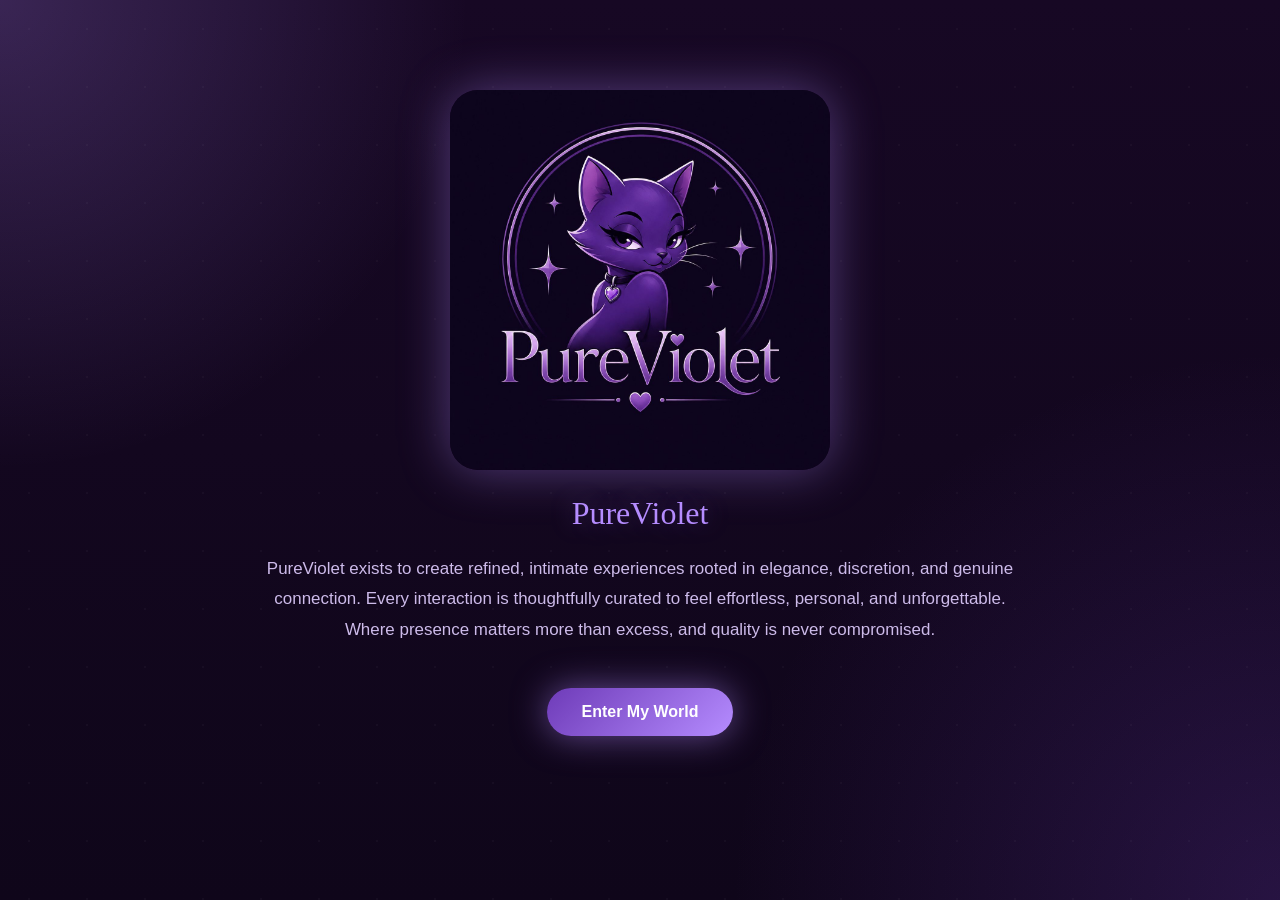
==== commit 7943b37a: "Update index.html" ====
--- a/index.html
+++ b/index.html
@@ -18,7 +18,7 @@
   <p>
     PureViolet exists to create refined, intimate experiences rooted in elegance,
     discretion, and genuine connection. Every interaction is thoughtfully curated
-    to feel effortless, personal, and unforgettable — where presence matters more
+    to feel effortless, personal, and unforgettable. Where presence matters more
     than excess, and quality is never compromised.
   </p>
 
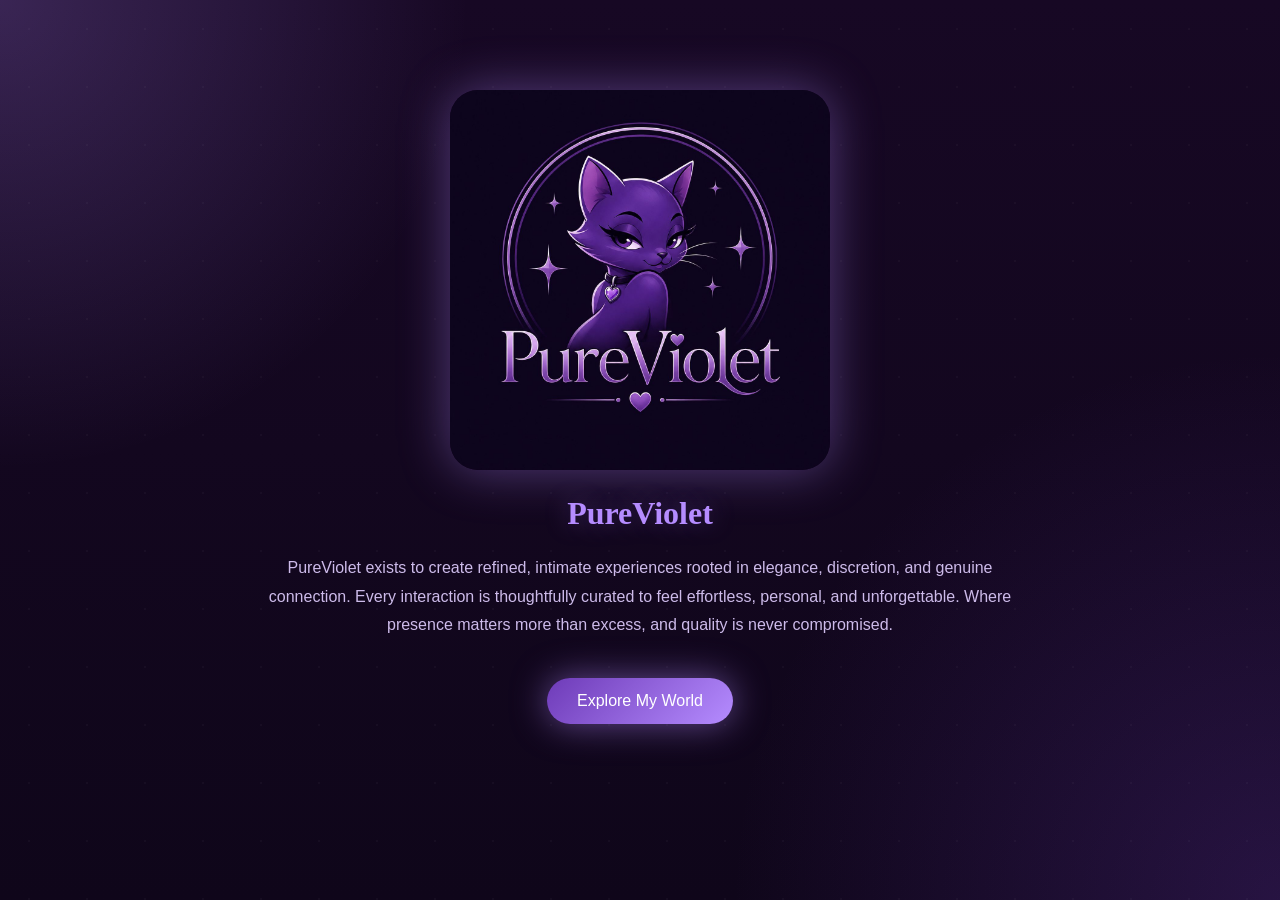
==== commit 81fc11fc: "Update index.html" ====
--- a/index.html
+++ b/index.html
@@ -22,7 +22,7 @@
     than excess, and quality is never compromised.
   </p>
 
-  <a href="world.html" class="button">Enter My World</a>
+  <a href="world.html" class="button">Explore My World</a>
 
 </main>
 
--- a/style.css
+++ b/style.css
@@ -24,6 +24,7 @@
   overflow-x: hidden;
 }
 
+/* subtle animated background */
 body::before {
   content: "";
   position: fixed;
@@ -40,6 +41,7 @@
   to { transform: translateY(-120px); }
 }
 
+/* page layout */
 .page {
   min-height: 100vh;
   padding: 90px 22px;
@@ -52,13 +54,14 @@
   to { opacity: 1; transform: translateY(0); }
 }
 
+/* headings */
 h1, h2 {
   font-family: Georgia, serif;
-  font-weight: 400;
   color: var(--secondary);
   text-shadow: 0 0 24px rgba(181,140,255,.35);
 }
 
+/* logo glow */
 .logo {
   width: min(85vw, 380px);
   border-radius: 28px;
@@ -67,10 +70,11 @@
 }
 
 @keyframes glowPulse {
-  0%, 100% { box-shadow: 0 0 40px rgba(181,140,255,.35); }
+  0%,100% { box-shadow: 0 0 40px rgba(181,140,255,.35); }
   50% { box-shadow: 0 0 85px rgba(181,140,255,.75); }
 }
 
+/* menu button */
 .menu-btn {
   position: fixed;
   top: 20px;
@@ -86,12 +90,13 @@
   box-shadow: 0 0 30px rgba(181,140,255,.5);
 }
 
+/* dropdown menu */
 .menu {
   position: fixed;
   top: 75px;
   right: 20px;
   z-index: 999;
-  background: rgba(15, 6, 26, .92);
+  background: rgba(15,6,26,.92);
   backdrop-filter: blur(16px);
   padding: 22px;
   border-radius: 22px;
@@ -106,7 +111,7 @@
 .menu.open {
   opacity: 1;
   pointer-events: auto;
-  transform: translateX(0) scale(1);
+  transform: translateX(0);
 }
 
 .menu a {
@@ -116,126 +121,156 @@
   margin: 13px 0;
 }
 
-.menu a:hover,
-.menu a.active {
+.menu a:hover {
   color: var(--gold);
-  text-shadow: 0 0 12px rgba(246,221,153,.6);
 }
 
 .menu hr {
   border: none;
-  border-top: 1px solid rgba(255,255,255,0.1);
+  border-top: 1px solid rgba(255,255,255,.1);
   margin: 12px 0;
 }
 
+/* text */
 p {
   max-width: 760px;
   margin: 18px auto;
   color: var(--muted);
   line-height: 1.8;
-  font-size: 1.06rem;
-}
-
-.gold {
-  color: var(--gold);
-}
-
+}
+
+.gold { color: var(--gold); }
+
+/* buttons */
 .button {
   display: inline-block;
-  margin-top: 25px;
-  padding: 15px 34px;
+  margin-top: 20px;
+  padding: 14px 30px;
   border-radius: 999px;
   background: linear-gradient(135deg, var(--primary), var(--secondary));
   color: white;
   text-decoration: none;
-  font-weight: bold;
   box-shadow: 0 0 35px rgba(181,140,255,.5);
   transition: .25s ease;
 }
 
 .button:hover {
-  transform: translateY(-4px) scale(1.04);
+  transform: translateY(-4px);
   box-shadow: 0 0 60px rgba(181,140,255,.8);
 }
 
+/* discreet text */
 .discreet {
-  font-size: 0.9rem;
-  opacity: 0.65;
-  letter-spacing: 0.5px;
+  font-size: .9rem;
+  opacity: .65;
+  font-style: italic;
   margin-top: 25px;
-  font-style: italic;
-}
-
-.location-card {
-  max-width: 620px;
-  margin: 35px auto 0;
-  padding: 34px 26px;
-  border-radius: 28px;
-  background: rgba(255,255,255,0.045);
-  border: 1px solid rgba(181,140,255,0.28);
-  box-shadow:
-    0 0 35px rgba(181,140,255,0.22),
-    inset 0 0 25px rgba(181,140,255,0.05);
-  backdrop-filter: blur(14px);
-  animation: floatGlow 4s ease-in-out infinite;
-}
-
-@keyframes floatGlow {
-  0%, 100% {
-    transform: translateY(0);
-    box-shadow: 0 0 35px rgba(181,140,255,0.22);
-  }
-  50% {
-    transform: translateY(-10px);
-    box-shadow: 0 0 65px rgba(181,140,255,0.45);
-  }
-}
-
-.location-card::before {
-  content: "📍";
-  display: block;
-  font-size: 2rem;
-  margin-bottom: 10px;
-  filter: drop-shadow(0 0 12px rgba(181,140,255,.7));
+}
+
+/* contact form */
+.contact-form {
+  max-width: 520px;
+  margin: 30px auto;
+  display: grid;
+  gap: 14px;
+}
+
+.contact-form input,
+.contact-form textarea {
+  padding: 14px;
+  border-radius: 16px;
+  border: 1px solid rgba(181,140,255,.35);
+  background: rgba(15,6,26,.75);
+  color: white;
+}
+
+.contact-form textarea {
+  min-height: 130px;
+}
+
+.contact-link {
+  color: var(--secondary);
+}
+
+/* WhatsApp button */
+.whatsapp-button {
+  margin-top: 10px;
+  background: linear-gradient(135deg, #6E3BB8, #25D366);
+}
+
+/* MAP CARD (animated location) */
+.map-card {
+  position: relative;
+  max-width: 720px;
+  min-height: 360px;
+  margin: 35px auto;
+  padding: 30px;
+  border-radius: 32px;
+  overflow: hidden;
+  background:
+    radial-gradient(circle at center, rgba(181,140,255,.25), transparent 35%),
+    linear-gradient(135deg, rgba(15,6,26,.9), rgba(110,59,184,.35));
+  border: 1px solid rgba(181,140,255,.35);
+  box-shadow: 0 0 65px rgba(181,140,255,.35);
+}
+
+/* moving grid */
+.map-grid {
+  position: absolute;
+  inset: 0;
+  background-image:
+    linear-gradient(rgba(255,255,255,.06) 1px, transparent 1px),
+    linear-gradient(90deg, rgba(255,255,255,.06) 1px, transparent 1px);
+  background-size: 42px 42px;
+  opacity: .4;
+  animation: mapMove 12s linear infinite;
+}
+
+@keyframes mapMove {
+  from { transform: translate(0,0); }
+  to { transform: translate(-42px,-42px); }
+}
+
+/* pin */
+.map-pin {
+  position: absolute;
+  top: 90px;
+  left: 50%;
+  transform: translateX(-50%);
+  font-size: 2.5rem;
+  animation: bounce 2s infinite;
+}
+
+@keyframes bounce {
+  0%,100% { transform: translateX(-50%) translateY(0); }
+  50% { transform: translateX(-50%) translateY(-12px); }
+}
+
+/* pulse */
+.map-pulse {
+  position: absolute;
+  top: 120px;
+  left: 50%;
+  width: 25px;
+  height: 25px;
+  transform: translateX(-50%);
+  border-radius: 50%;
+  background: rgba(246,221,153,.5);
+  animation: pulse 2s infinite;
+}
+
+@keyframes pulse {
+  0% { transform: translateX(-50%) scale(.8); opacity:1; }
+  100% { transform: translateX(-50%) scale(4); opacity:0; }
+}
+
+/* map text */
+.map-info {
+  position: relative;
+  margin-top: 160px;
 }
 
 .location-address {
   color: var(--gold);
-  font-size: 1.15rem;
-  letter-spacing: 0.5px;
-}
-
-.contact-link {
-  color: var(--secondary);
-  text-decoration: none;
-}
-
-.contact-link:hover {
-  color: var(--gold);
-}
-
-.gallery {
-  display: grid;
-  grid-template-columns: repeat(auto-fit, minmax(220px, 1fr));
-  gap: 24px;
-  max-width: 1100px;
-  margin: 45px auto 0;
-}
-
-.gallery img {
-  width: 100%;
-  border-radius: 26px;
-  box-shadow: 0 0 30px rgba(181,140,255,.25);
-  transition: .35s ease;
-}
-
-.gallery img:hover {
-  transform: scale(1.05) translateY(-8px);
-  box-shadow: 0 0 60px rgba(181,140,255,.6);
-}
-
-.gallery img {
-  max-width: 500px;
-  margin: 0 auto;
-  display: block;
-}
+  font-size: 1.1rem;
+}
